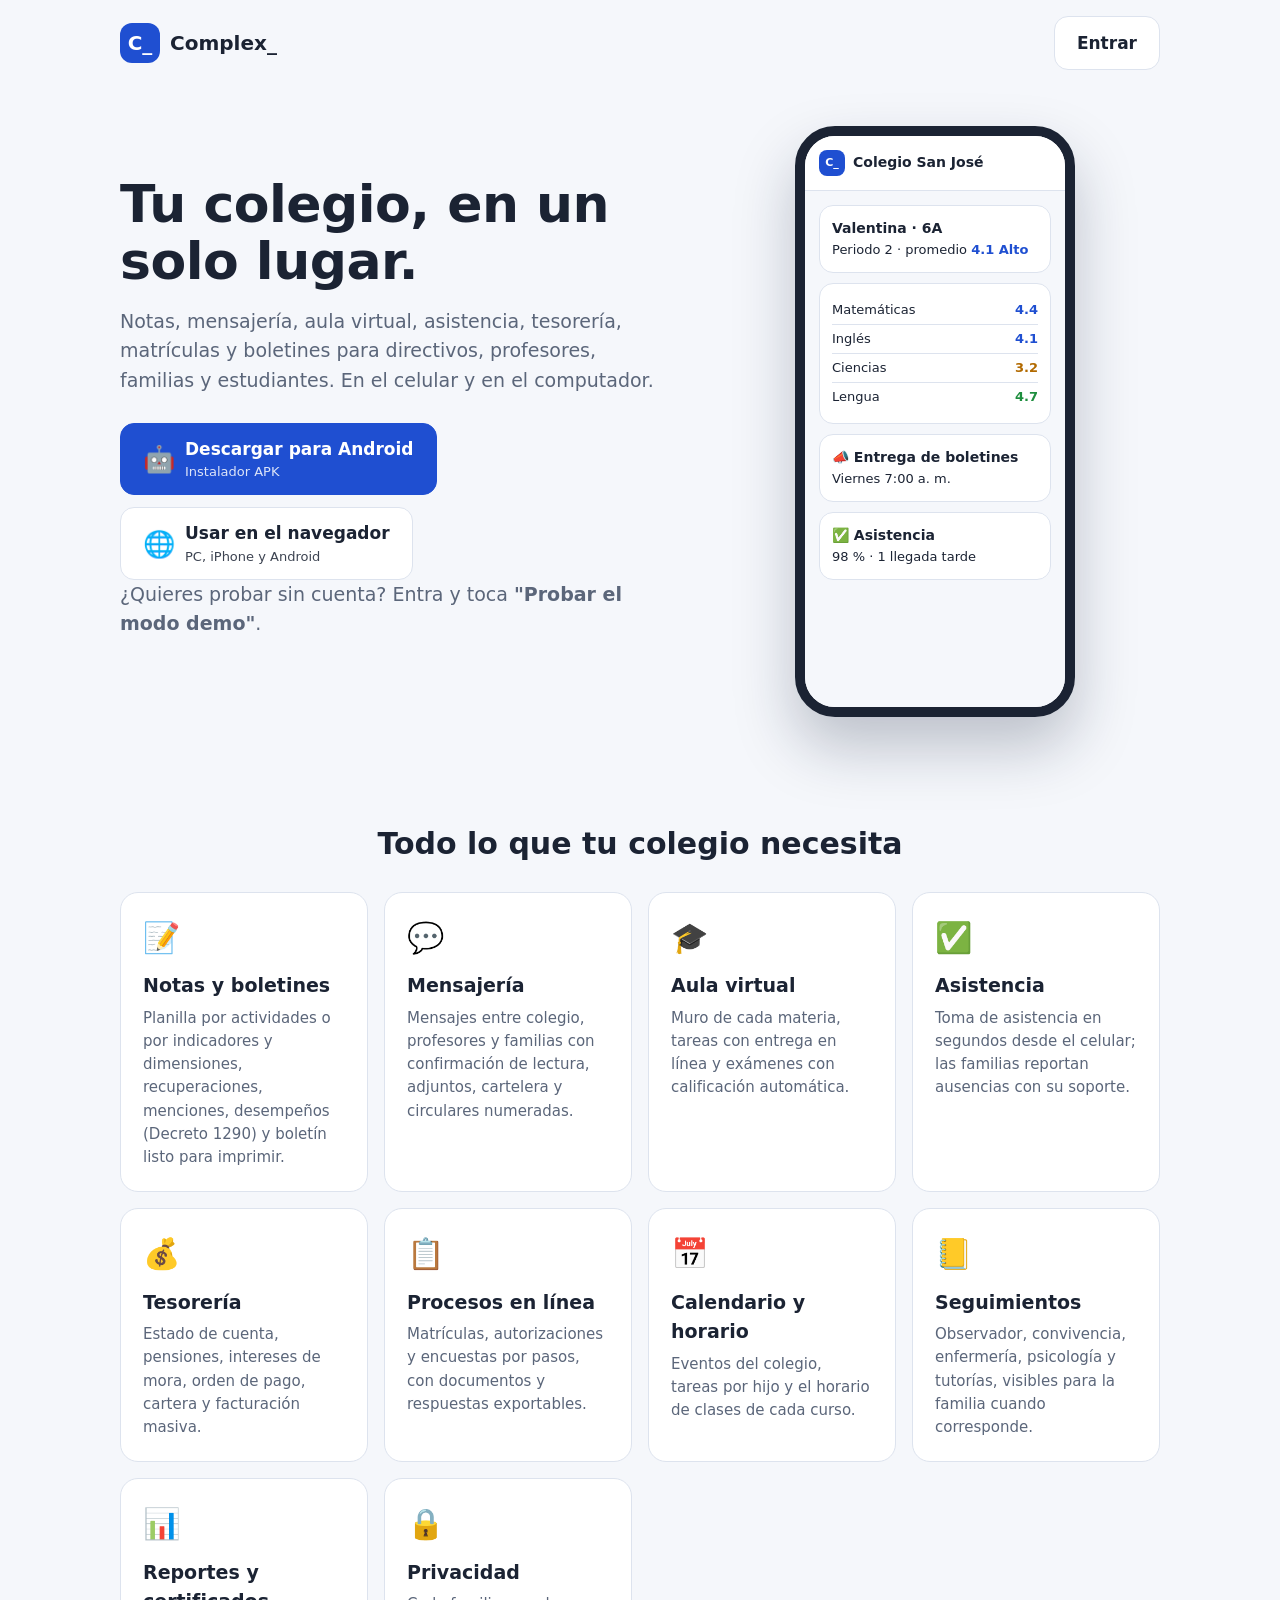
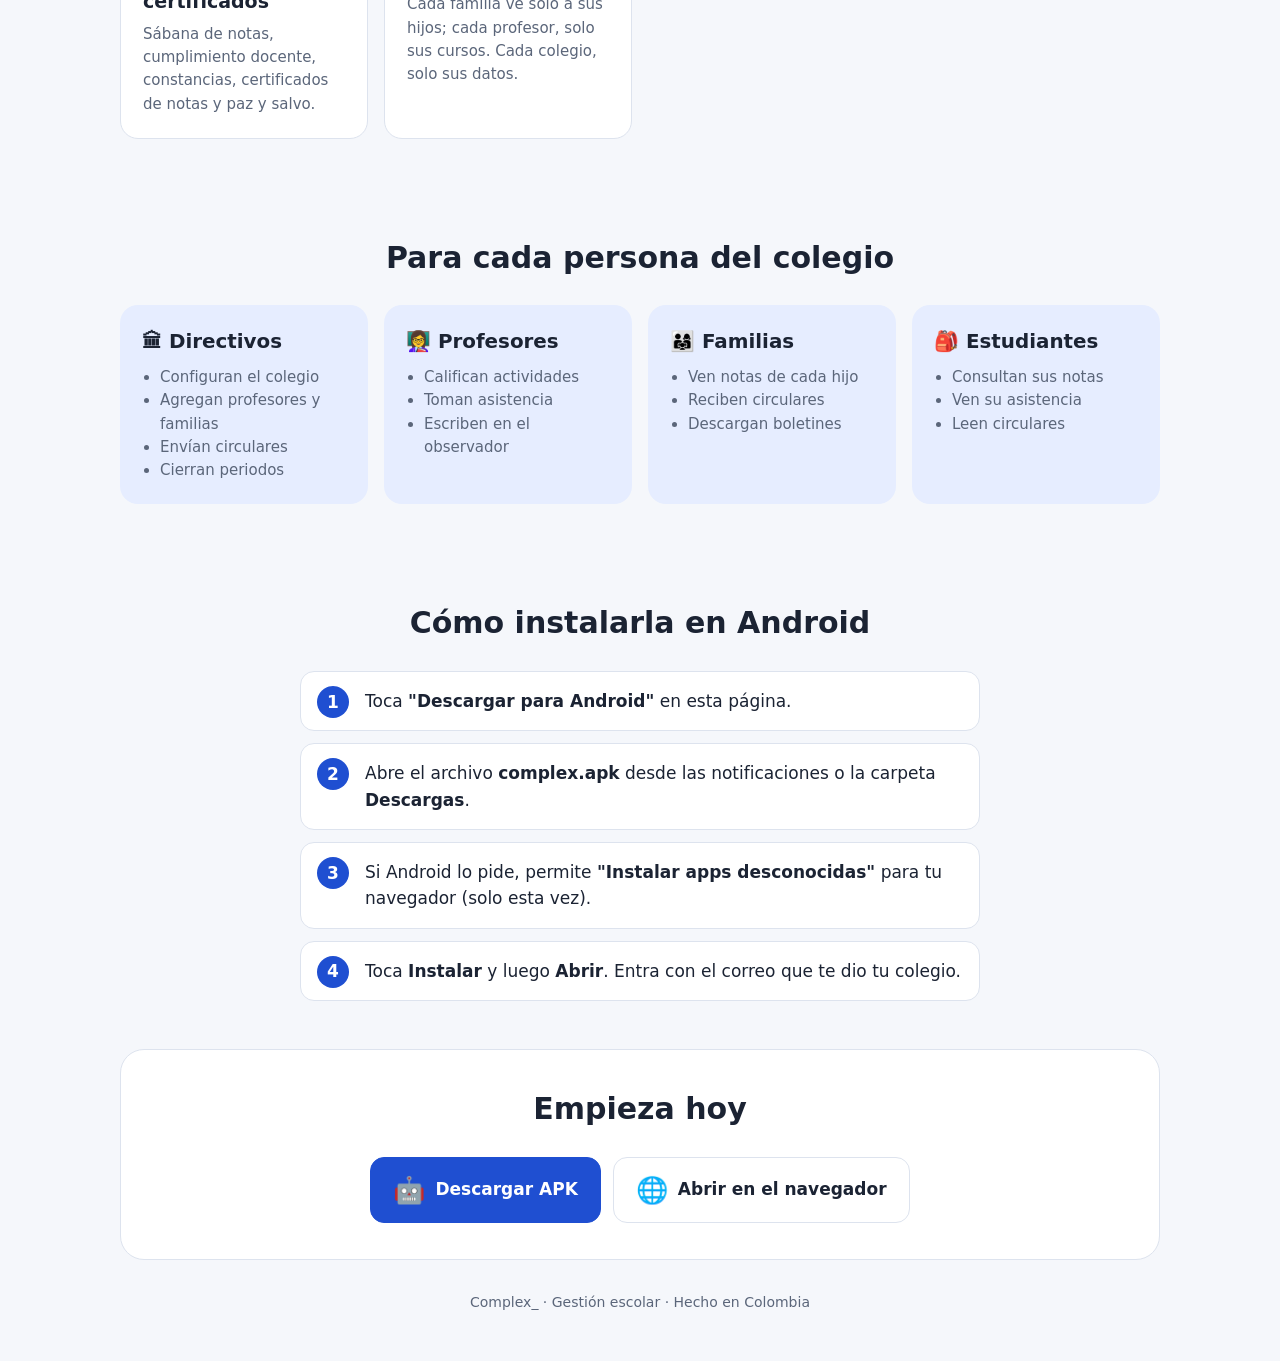
==== sitio/index.html @ 4c3ea697 "Primera publicación de Complex_ (v20261021051656)" ====
<!doctype html>
<html lang="es">
<head>
  <meta charset="utf-8">
  <meta name="viewport" content="width=device-width, initial-scale=1">
  <title>Complex_ · Gestión escolar</title>
  <meta name="description" content="Complex_: notas, asistencia, observador, boletines y circulares de tu colegio, en el celular y en el computador.">
  <meta name="theme-color" content="#1f4fd1">
  <link rel="icon" href="../app/img/icono.svg" type="image/svg+xml">
  <style>
    :root { --fondo:#f5f7fb; --sup:#fff; --borde:#dde3ee; --texto:#1b2333; --texto2:#5b667a; --pri:#1f4fd1; --pri-t:#fff; --suave:#e6edff; --amarillo:#ffc83d; color-scheme: light; }
    @media (prefers-color-scheme: dark) { :root { --fondo:#0f1420; --sup:#171e2c; --borde:#2c3648; --texto:#e7ecf5; --texto2:#9aa6bb; --pri:#6d95ff; --pri-t:#0b1020; --suave:#1d2a4d; color-scheme: dark; } }
    * { box-sizing: border-box; }
    body { margin: 0; background: var(--fondo); color: var(--texto); font: 17px/1.55 system-ui, -apple-system, "Segoe UI", Roboto, Arial, sans-serif; }
    a { color: var(--pri); }
    .envoltura { max-width: 1080px; margin: 0 auto; padding: 0 20px; }
    header.barra { display: flex; align-items: center; justify-content: space-between; padding: 16px 0; }
    .marca { display: flex; align-items: center; gap: 10px; font-weight: 800; font-size: 20px; color: inherit; text-decoration: none; }
    .logo { width: 40px; height: 40px; border-radius: 12px; display: grid; place-items: center; background: #1f4fd1; color: #fff; font-weight: 800; }
    .heroe { display: grid; grid-template-columns: 1.1fr .9fr; gap: 40px; align-items: center; padding: 40px 0 56px; }
    .heroe h1 { font-size: clamp(32px, 5vw, 52px); line-height: 1.1; margin: 0 0 16px; letter-spacing: -.5px; }
    .heroe p { color: var(--texto2); font-size: 19px; margin: 0 0 28px; }
    .botones { display: flex; gap: 12px; flex-wrap: wrap; }
    .btn { display: inline-flex; align-items: center; gap: 10px; min-height: 54px; padding: 12px 22px; border-radius: 14px; font-weight: 700; text-decoration: none; border: 1px solid var(--borde); background: var(--sup); color: var(--texto); cursor: pointer; font-size: 17px; }
    .btn-pri { background: var(--pri); border-color: var(--pri); color: var(--pri-t); }
    .btn small { display: block; font-weight: 500; font-size: 13px; opacity: .85; }
    .btn .ic { font-size: 26px; }
    .nota { font-size: 14px; color: var(--texto2); margin-top: 14px; }
    .telefono { justify-self: center; width: 280px; aspect-ratio: 9/19; border-radius: 40px; background: var(--sup); border: 10px solid #1b2333; box-shadow: 0 30px 60px rgba(20,30,60,.25); overflow: hidden; display: flex; flex-direction: column; }
    .tel-barra { background: var(--sup); border-bottom: 1px solid var(--borde); padding: 14px; display: flex; gap: 8px; align-items: center; font-weight: 700; font-size: 14px; }
    .tel-barra .logo { width: 26px; height: 26px; border-radius: 8px; font-size: 11px; }
    .tel-cuerpo { padding: 14px; display: flex; flex-direction: column; gap: 10px; background: var(--fondo); flex: 1; }
    .tel-tarjeta { background: var(--sup); border: 1px solid var(--borde); border-radius: 14px; padding: 12px; font-size: 13px; }
    .tel-tarjeta b { display: block; font-size: 14px; }
    .tel-nota { display: flex; justify-content: space-between; padding: 4px 0; border-top: 1px solid var(--borde); }
    .tel-nota:first-of-type { border-top: 0; }
    .verde { color: #1e8e3e; font-weight: 700; } .azul { color: #1f4fd1; font-weight: 700; } .naranja { color: #b26a00; font-weight: 700; }
    section { padding: 48px 0; }
    h2 { font-size: 30px; margin: 0 0 24px; text-align: center; }
    .rejilla { display: grid; grid-template-columns: repeat(auto-fit, minmax(230px, 1fr)); gap: 16px; }
    .func { background: var(--sup); border: 1px solid var(--borde); border-radius: 18px; padding: 22px; }
    .func .ic { font-size: 30px; }
    .func h3 { margin: 10px 0 6px; font-size: 19px; }
    .func p { margin: 0; color: var(--texto2); font-size: 15px; }
    .roles { display: grid; grid-template-columns: repeat(auto-fit, minmax(220px, 1fr)); gap: 16px; }
    .rol { border-radius: 18px; padding: 22px; background: var(--suave); }
    .rol h3 { margin: 0 0 8px; }
    .rol ul { margin: 0; padding-left: 18px; color: var(--texto2); font-size: 15px; }
    .pasos { counter-reset: p; display: grid; gap: 12px; max-width: 680px; margin: 0 auto; padding: 0; list-style: none; }
    .pasos li { counter-increment: p; background: var(--sup); border: 1px solid var(--borde); border-radius: 14px; padding: 16px 16px 16px 64px; position: relative; }
    .pasos li::before { content: counter(p); position: absolute; left: 16px; top: 14px; width: 32px; height: 32px; border-radius: 50%; background: var(--pri); color: var(--pri-t); display: grid; place-items: center; font-weight: 800; }
    .descarga { text-align: center; background: var(--sup); border: 1px solid var(--borde); border-radius: 24px; padding: 36px 20px; }
    .descarga .botones { justify-content: center; }
    footer { text-align: center; color: var(--texto2); font-size: 14px; padding: 32px 0 48px; }
    .aviso { display: none; margin: 14px auto 0; max-width: 520px; background: var(--suave); border-radius: 12px; padding: 12px 14px; font-size: 15px; text-align: left; }
    @media (max-width: 820px) { .heroe { grid-template-columns: 1fr; padding-top: 16px; } .telefono { width: 240px; } }
  </style>
</head>
<body>
  <div class="envoltura">
    <header class="barra">
      <a class="marca" href="#"><span class="logo">C_</span> Complex_</a>
      <a class="btn" href="../app/">Entrar</a>
    </header>

    <div class="heroe">
      <div>
        <h1>Tu colegio, en un solo lugar.</h1>
        <p>Notas, mensajería, aula virtual, asistencia, tesorería, matrículas y boletines para directivos, profesores, familias y estudiantes. En el celular y en el computador.</p>
        <div class="botones">
          <a class="btn btn-pri" id="btn-apk" href="descargas/complex.apk" download><span class="ic">🤖</span><span>Descargar para Android<small>Instalador APK</small></span></a>
          <a class="btn" href="../app/"><span class="ic">🌐</span><span>Usar en el navegador<small>PC, iPhone y Android</small></span></a>
        </div>
        <p class="aviso" id="aviso-apk">El instalador para Android estará disponible muy pronto. Mientras tanto, abre Complex_ en el navegador del celular y toca <b>"Instalar"</b> o <b>"Agregar a la pantalla principal"</b>: queda como una app.</p>
        <p class="nota">¿Quieres probar sin cuenta? Entra y toca <b>"Probar el modo demo"</b>.</p>
      </div>
      <div class="telefono" aria-hidden="true">
        <div class="tel-barra"><span class="logo">C_</span> Colegio San José</div>
        <div class="tel-cuerpo">
          <div class="tel-tarjeta"><b>Valentina · 6A</b>Periodo 2 · promedio <span class="azul">4.1 Alto</span></div>
          <div class="tel-tarjeta">
            <div class="tel-nota"><span>Matemáticas</span><span class="azul">4.4</span></div>
            <div class="tel-nota"><span>Inglés</span><span class="azul">4.1</span></div>
            <div class="tel-nota"><span>Ciencias</span><span class="naranja">3.2</span></div>
            <div class="tel-nota"><span>Lengua</span><span class="verde">4.7</span></div>
          </div>
          <div class="tel-tarjeta"><b>📣 Entrega de boletines</b>Viernes 7:00 a. m.</div>
          <div class="tel-tarjeta"><b>✅ Asistencia</b>98 % · 1 llegada tarde</div>
        </div>
      </div>
    </div>
  </div>

  <section>
    <div class="envoltura">
      <h2>Todo lo que tu colegio necesita</h2>
      <div class="rejilla">
        <div class="func"><div class="ic">📝</div><h3>Notas y boletines</h3><p>Planilla por actividades o por indicadores y dimensiones, recuperaciones, menciones, desempeños (Decreto 1290) y boletín listo para imprimir.</p></div>
        <div class="func"><div class="ic">💬</div><h3>Mensajería</h3><p>Mensajes entre colegio, profesores y familias con confirmación de lectura, adjuntos, cartelera y circulares numeradas.</p></div>
        <div class="func"><div class="ic">🎓</div><h3>Aula virtual</h3><p>Muro de cada materia, tareas con entrega en línea y exámenes con calificación automática.</p></div>
        <div class="func"><div class="ic">✅</div><h3>Asistencia</h3><p>Toma de asistencia en segundos desde el celular; las familias reportan ausencias con su soporte.</p></div>
        <div class="func"><div class="ic">💰</div><h3>Tesorería</h3><p>Estado de cuenta, pensiones, intereses de mora, orden de pago, cartera y facturación masiva.</p></div>
        <div class="func"><div class="ic">📋</div><h3>Procesos en línea</h3><p>Matrículas, autorizaciones y encuestas por pasos, con documentos y respuestas exportables.</p></div>
        <div class="func"><div class="ic">📅</div><h3>Calendario y horario</h3><p>Eventos del colegio, tareas por hijo y el horario de clases de cada curso.</p></div>
        <div class="func"><div class="ic">📒</div><h3>Seguimientos</h3><p>Observador, convivencia, enfermería, psicología y tutorías, visibles para la familia cuando corresponde.</p></div>
        <div class="func"><div class="ic">📊</div><h3>Reportes y certificados</h3><p>Sábana de notas, cumplimiento docente, constancias, certificados de notas y paz y salvo.</p></div>
        <div class="func"><div class="ic">🔒</div><h3>Privacidad</h3><p>Cada familia ve solo a sus hijos; cada profesor, solo sus cursos. Cada colegio, solo sus datos.</p></div>
      </div>
    </div>
  </section>

  <section>
    <div class="envoltura">
      <h2>Para cada persona del colegio</h2>
      <div class="roles">
        <div class="rol"><h3>🏛 Directivos</h3><ul><li>Configuran el colegio</li><li>Agregan profesores y familias</li><li>Envían circulares</li><li>Cierran periodos</li></ul></div>
        <div class="rol"><h3>👩‍🏫 Profesores</h3><ul><li>Califican actividades</li><li>Toman asistencia</li><li>Escriben en el observador</li></ul></div>
        <div class="rol"><h3>👨‍👩‍👧 Familias</h3><ul><li>Ven notas de cada hijo</li><li>Reciben circulares</li><li>Descargan boletines</li></ul></div>
        <div class="rol"><h3>🎒 Estudiantes</h3><ul><li>Consultan sus notas</li><li>Ven su asistencia</li><li>Leen circulares</li></ul></div>
      </div>
    </div>
  </section>

  <section>
    <div class="envoltura">
      <h2>Cómo instalarla en Android</h2>
      <ol class="pasos">
        <li>Toca <b>"Descargar para Android"</b> en esta página.</li>
        <li>Abre el archivo <b>complex.apk</b> desde las notificaciones o la carpeta <b>Descargas</b>.</li>
        <li>Si Android lo pide, permite <b>"Instalar apps desconocidas"</b> para tu navegador (solo esta vez).</li>
        <li>Toca <b>Instalar</b> y luego <b>Abrir</b>. Entra con el correo que te dio tu colegio.</li>
      </ol>
    </div>
  </section>

  <div class="envoltura">
    <div class="descarga">
      <h2>Empieza hoy</h2>
      <div class="botones">
        <a class="btn btn-pri" href="descargas/complex.apk" download data-apk><span class="ic">🤖</span><span>Descargar APK</span></a>
        <a class="btn" href="../app/"><span class="ic">🌐</span><span>Abrir en el navegador</span></a>
      </div>
    </div>
  </div>

  <footer>Complex_ · Gestión escolar · Hecho en Colombia</footer>

  <script>
    // Si todavía no hay APK publicado, mostramos cómo instalarla desde el navegador.
    fetch('descargas/complex.apk', { method: 'HEAD' }).then((r) => {
      if (r.ok) return;
      document.querySelectorAll('#btn-apk, [data-apk]').forEach((a) => a.addEventListener('click', (e) => {
        e.preventDefault();
        const av = document.getElementById('aviso-apk');
        av.style.display = 'block';
        av.scrollIntoView({ behavior: 'smooth', block: 'center' });
      }));
    }).catch(() => {});
  </script>
</body>
</html>
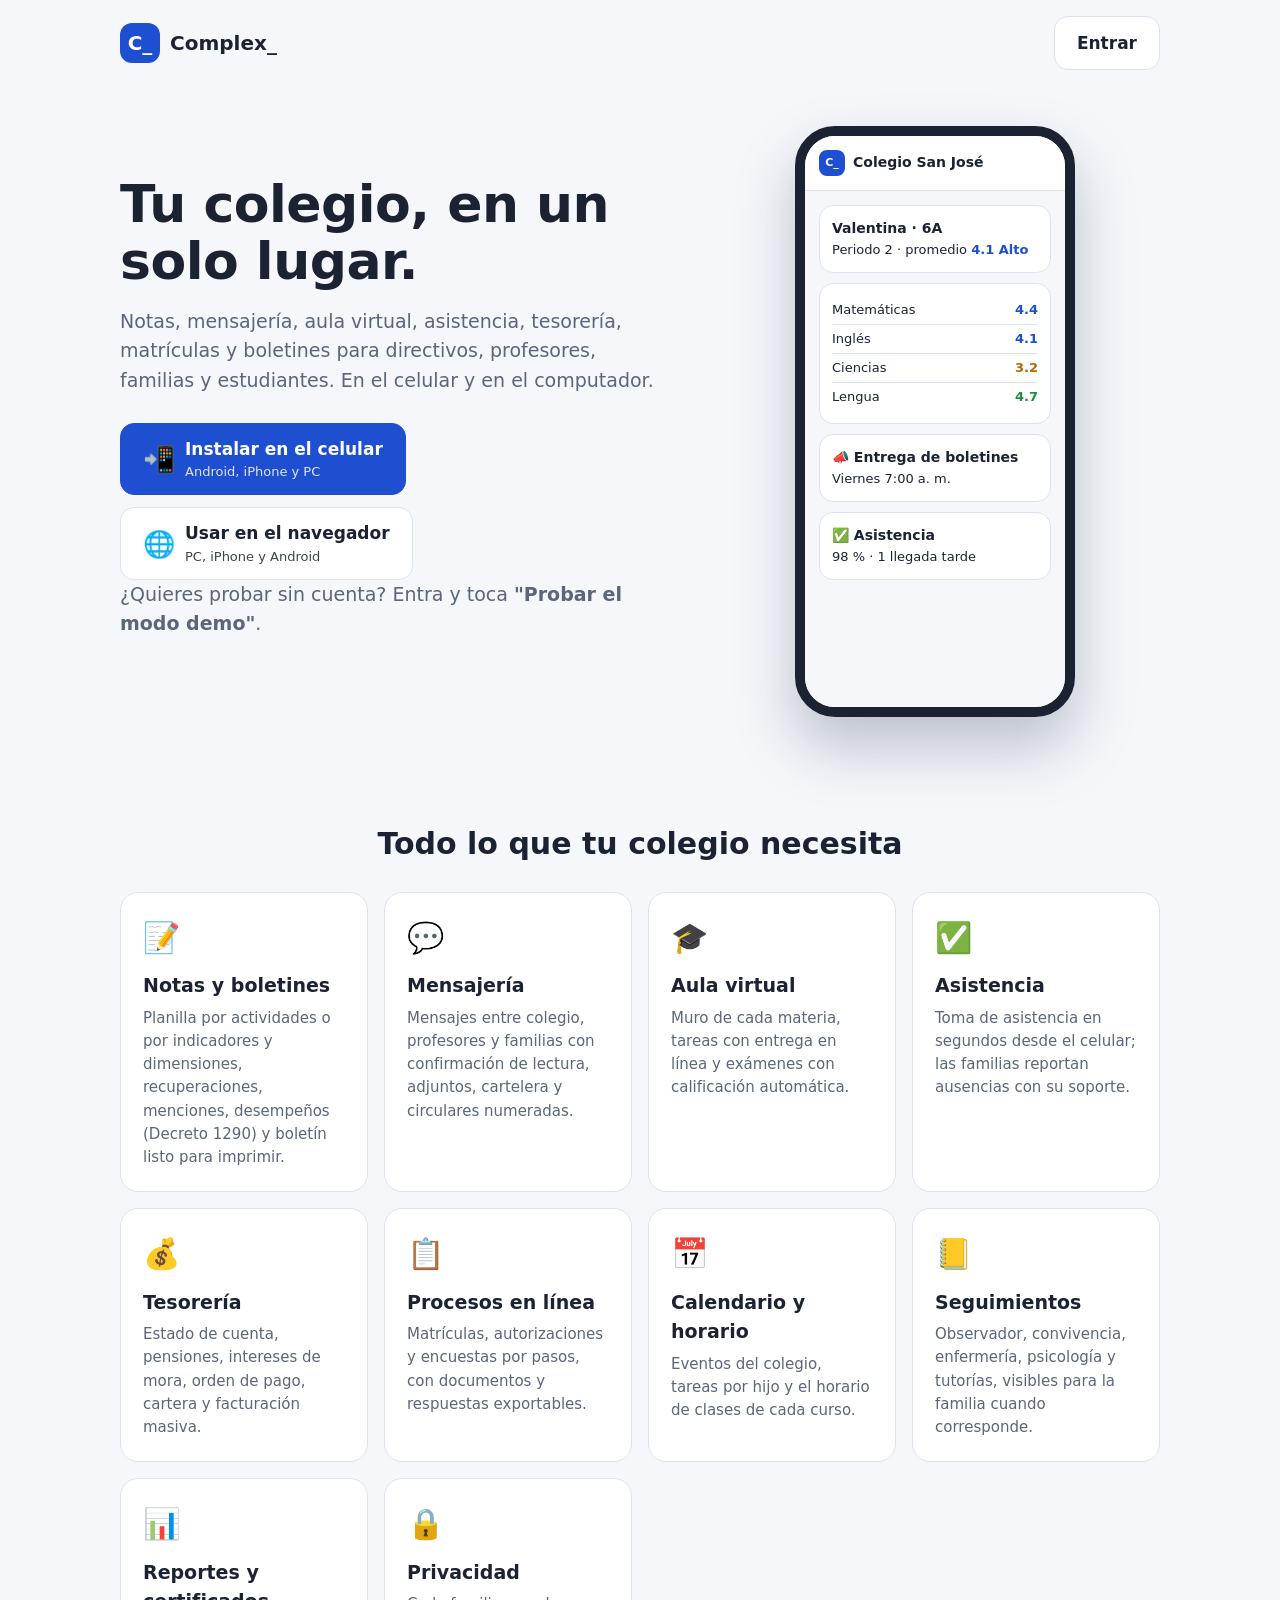
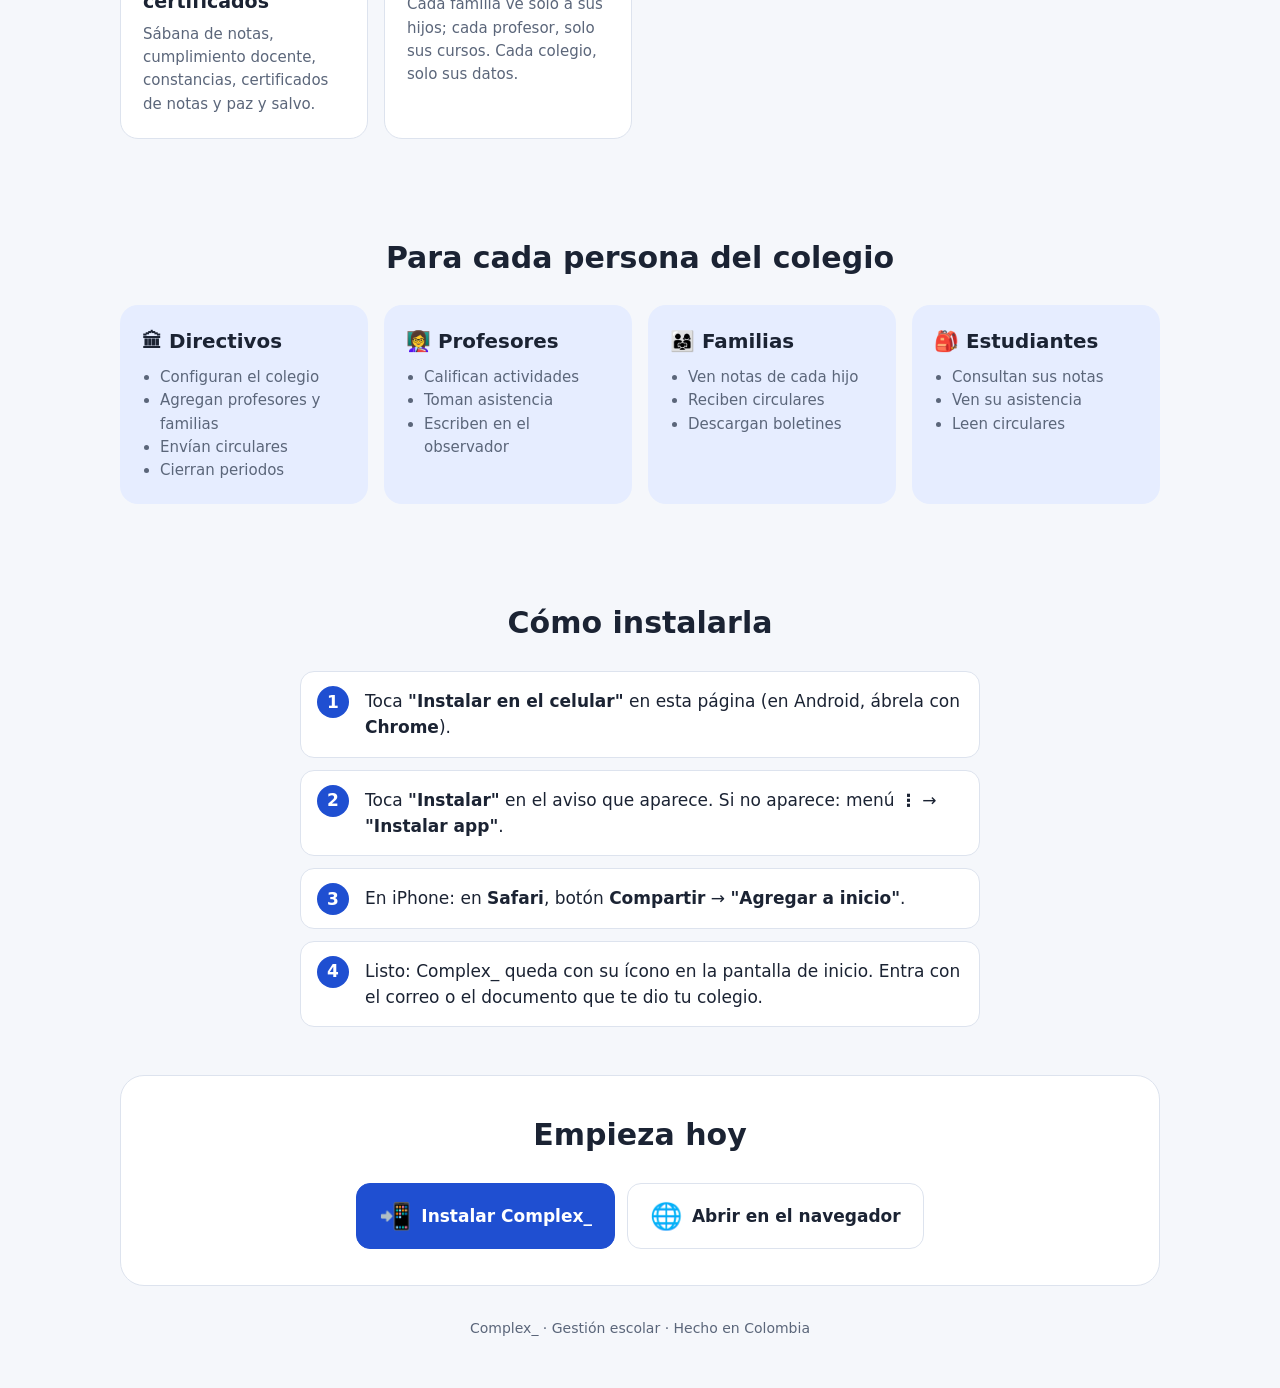
==== commit bfb70ebe: "Instalar como Relax y arreglo del carnet (v20261021061655)" ====
--- a/sitio/index.html
+++ b/sitio/index.html
@@ -68,10 +68,9 @@
         <h1>Tu colegio, en un solo lugar.</h1>
         <p>Notas, mensajería, aula virtual, asistencia, tesorería, matrículas y boletines para directivos, profesores, familias y estudiantes. En el celular y en el computador.</p>
         <div class="botones">
-          <a class="btn btn-pri" id="btn-apk" href="descargas/complex.apk" download><span class="ic">🤖</span><span>Descargar para Android<small>Instalador APK</small></span></a>
+          <a class="btn btn-pri" href="../app/?instalar"><span class="ic">📲</span><span>Instalar en el celular<small>Android, iPhone y PC</small></span></a>
           <a class="btn" href="../app/"><span class="ic">🌐</span><span>Usar en el navegador<small>PC, iPhone y Android</small></span></a>
         </div>
-        <p class="aviso" id="aviso-apk">El instalador para Android estará disponible muy pronto. Mientras tanto, abre Complex_ en el navegador del celular y toca <b>"Instalar"</b> o <b>"Agregar a la pantalla principal"</b>: queda como una app.</p>
         <p class="nota">¿Quieres probar sin cuenta? Entra y toca <b>"Probar el modo demo"</b>.</p>
       </div>
       <div class="telefono" aria-hidden="true">
@@ -123,12 +122,12 @@
 
   <section>
     <div class="envoltura">
-      <h2>Cómo instalarla en Android</h2>
+      <h2>Cómo instalarla</h2>
       <ol class="pasos">
-        <li>Toca <b>"Descargar para Android"</b> en esta página.</li>
-        <li>Abre el archivo <b>complex.apk</b> desde las notificaciones o la carpeta <b>Descargas</b>.</li>
-        <li>Si Android lo pide, permite <b>"Instalar apps desconocidas"</b> para tu navegador (solo esta vez).</li>
-        <li>Toca <b>Instalar</b> y luego <b>Abrir</b>. Entra con el correo que te dio tu colegio.</li>
+        <li>Toca <b>"Instalar en el celular"</b> en esta página (en Android, ábrela con <b>Chrome</b>).</li>
+        <li>Toca <b>"Instalar"</b> en el aviso que aparece. Si no aparece: menú <b>⋮</b> → <b>"Instalar app"</b>.</li>
+        <li>En iPhone: en <b>Safari</b>, botón <b>Compartir</b> → <b>"Agregar a inicio"</b>.</li>
+        <li>Listo: Complex_ queda con su ícono en la pantalla de inicio. Entra con el correo o el documento que te dio tu colegio.</li>
       </ol>
     </div>
   </section>
@@ -137,7 +136,7 @@
     <div class="descarga">
       <h2>Empieza hoy</h2>
       <div class="botones">
-        <a class="btn btn-pri" href="descargas/complex.apk" download data-apk><span class="ic">🤖</span><span>Descargar APK</span></a>
+        <a class="btn btn-pri" href="../app/?instalar"><span class="ic">📲</span><span>Instalar Complex_</span></a>
         <a class="btn" href="../app/"><span class="ic">🌐</span><span>Abrir en el navegador</span></a>
       </div>
     </div>
@@ -145,17 +144,5 @@
 
   <footer>Complex_ · Gestión escolar · Hecho en Colombia</footer>
 
-  <script>
-    // Si todavía no hay APK publicado, mostramos cómo instalarla desde el navegador.
-    fetch('descargas/complex.apk', { method: 'HEAD' }).then((r) => {
-      if (r.ok) return;
-      document.querySelectorAll('#btn-apk, [data-apk]').forEach((a) => a.addEventListener('click', (e) => {
-        e.preventDefault();
-        const av = document.getElementById('aviso-apk');
-        av.style.display = 'block';
-        av.scrollIntoView({ behavior: 'smooth', block: 'center' });
-      }));
-    }).catch(() => {});
-  </script>
 </body>
 </html>
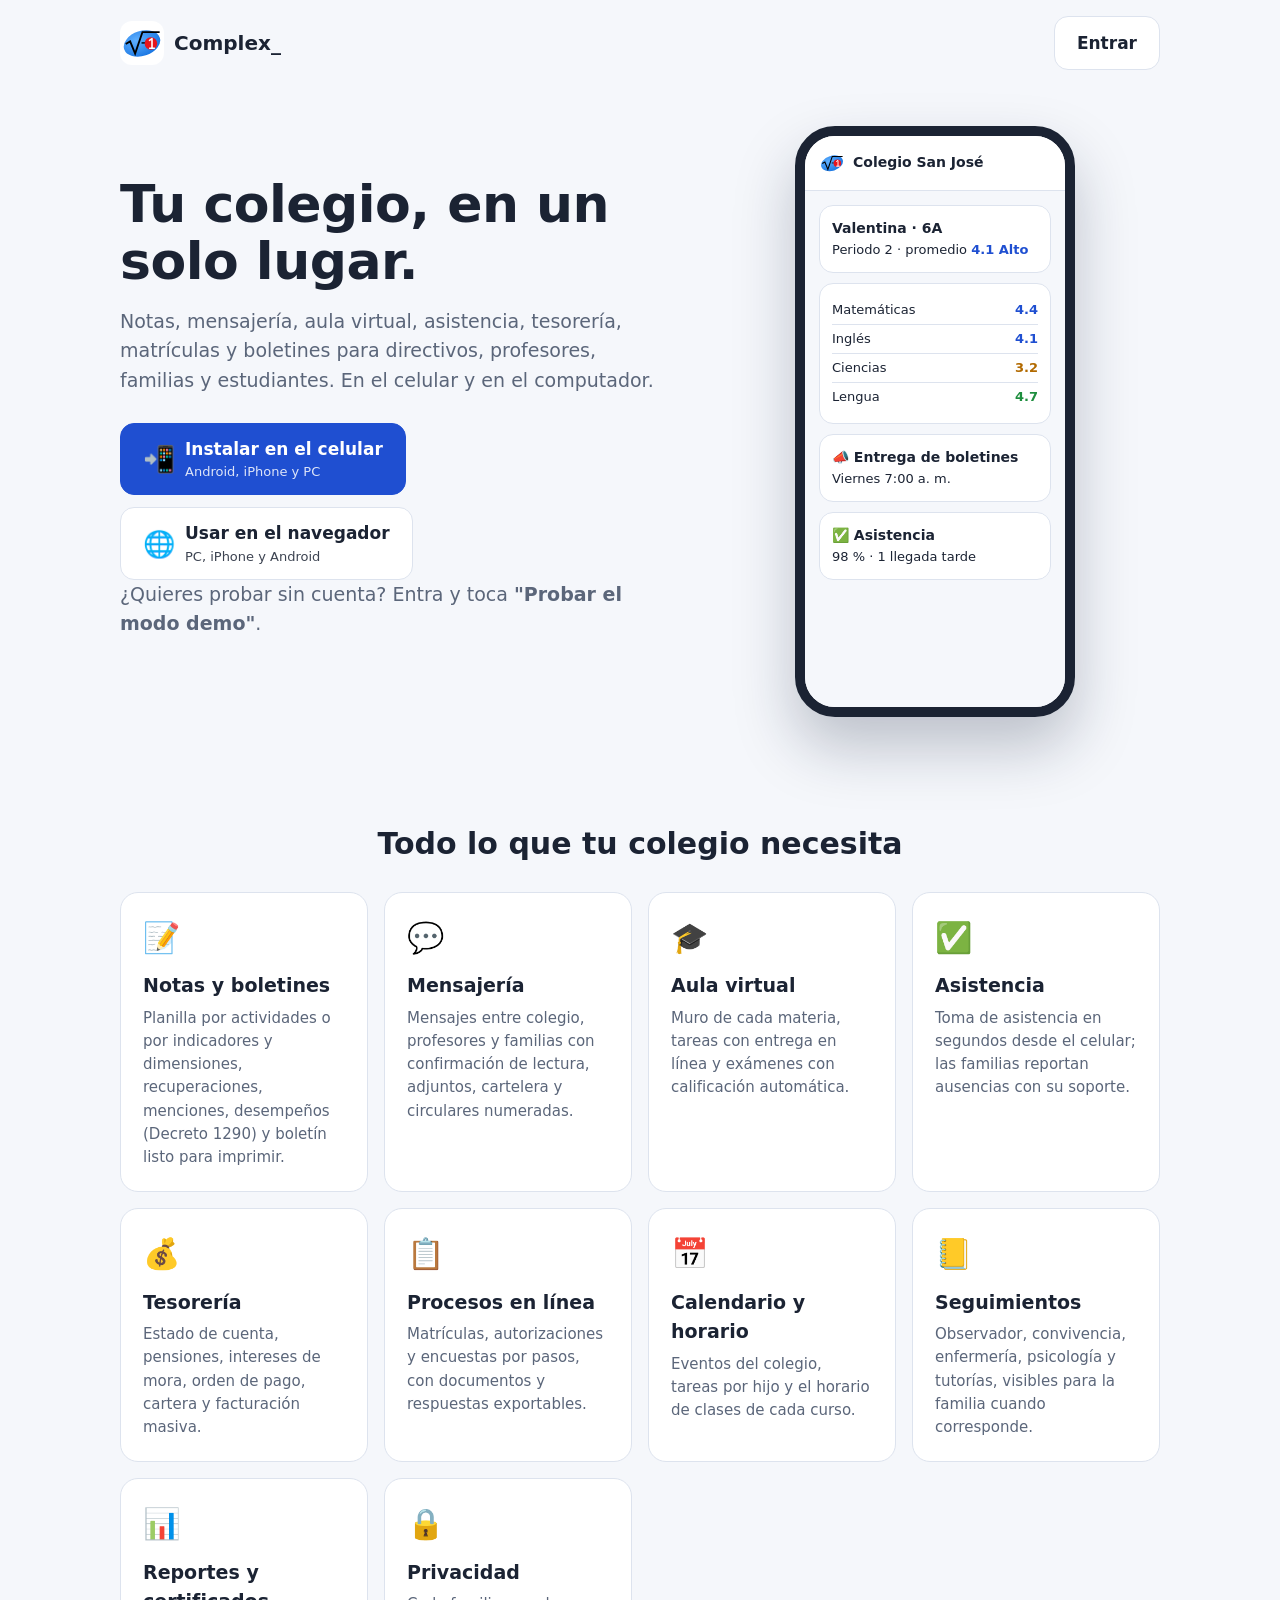
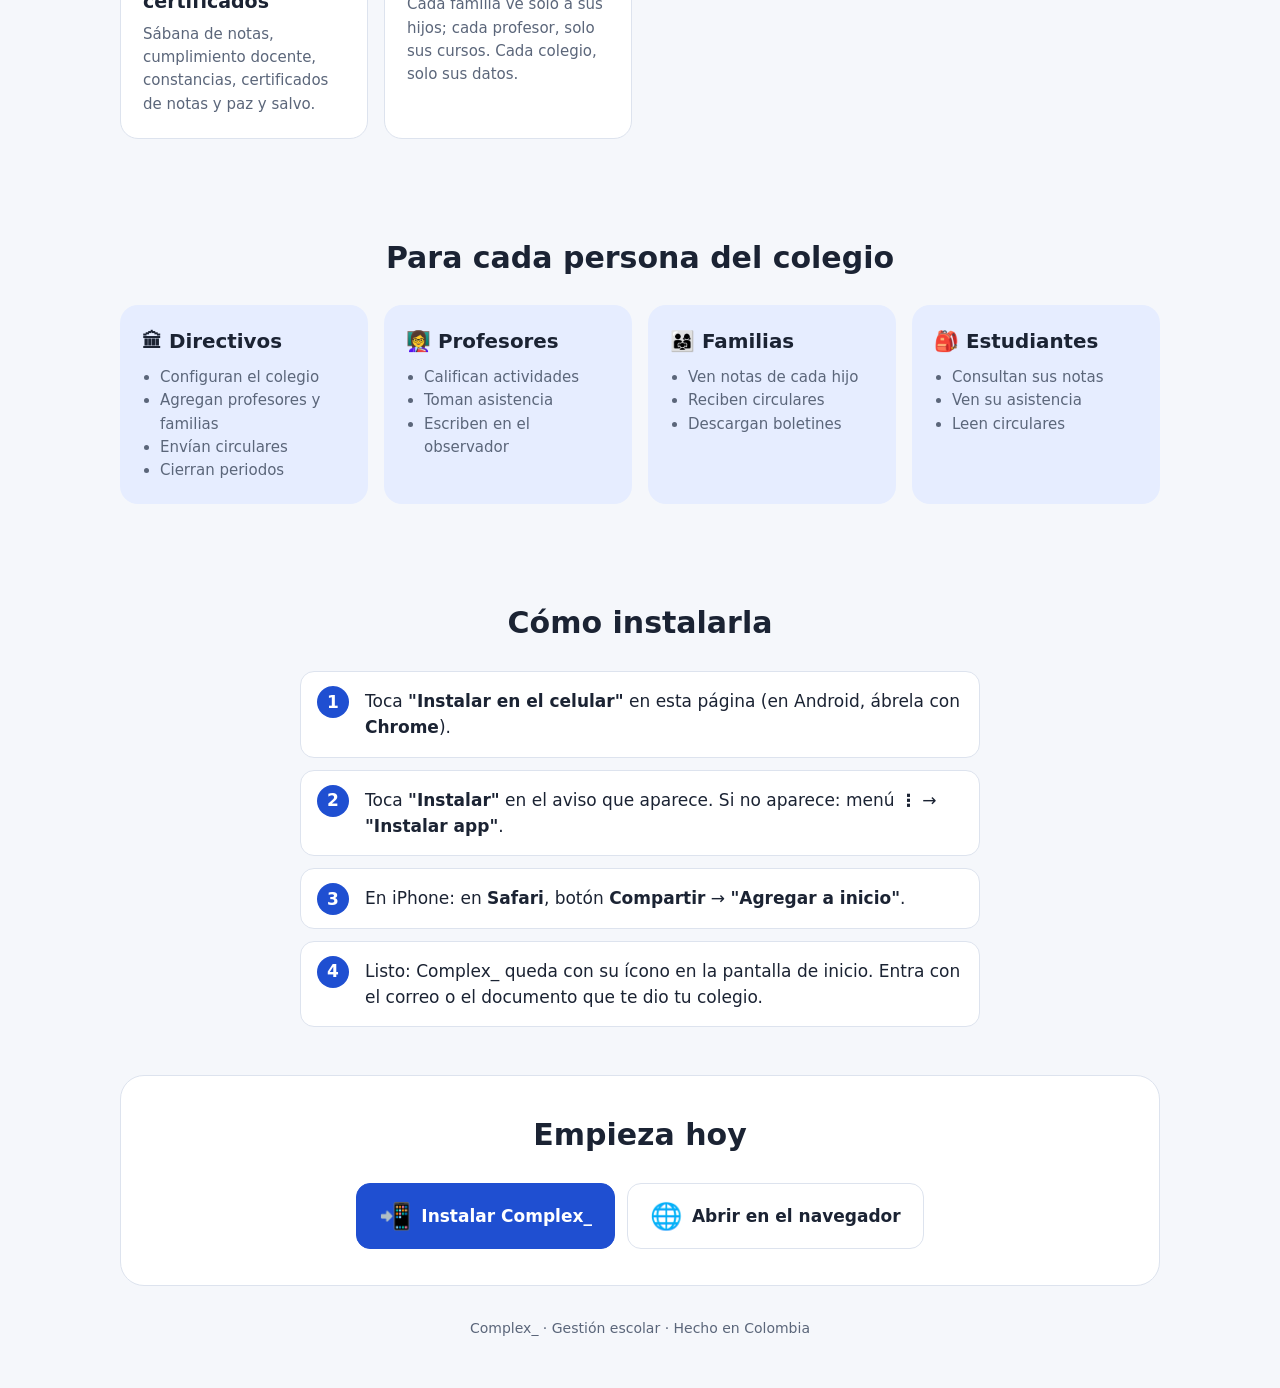
==== commit 88e65403: "Logo nuevo de Complex_ (v20261021082644)" ====
--- a/sitio/index.html
+++ b/sitio/index.html
@@ -28,6 +28,8 @@
     .nota { font-size: 14px; color: var(--texto2); margin-top: 14px; }
     .telefono { justify-self: center; width: 280px; aspect-ratio: 9/19; border-radius: 40px; background: var(--sup); border: 10px solid #1b2333; box-shadow: 0 30px 60px rgba(20,30,60,.25); overflow: hidden; display: flex; flex-direction: column; }
     .tel-barra { background: var(--sup); border-bottom: 1px solid var(--borde); padding: 14px; display: flex; gap: 8px; align-items: center; font-weight: 700; font-size: 14px; }
+    .logo-sim { width: 44px; height: 44px; object-fit: contain; background: #fff; border-radius: 12px; padding: 2px; }
+    .logo-sim.chico { width: 26px; height: 26px; border-radius: 8px; padding: 1px; }
     .tel-barra .logo { width: 26px; height: 26px; border-radius: 8px; font-size: 11px; }
     .tel-cuerpo { padding: 14px; display: flex; flex-direction: column; gap: 10px; background: var(--fondo); flex: 1; }
     .tel-tarjeta { background: var(--sup); border: 1px solid var(--borde); border-radius: 14px; padding: 12px; font-size: 13px; }
@@ -59,7 +61,7 @@
 <body>
   <div class="envoltura">
     <header class="barra">
-      <a class="marca" href="#"><span class="logo">C_</span> Complex_</a>
+      <a class="marca" href="#"><img class="logo-sim" src="../app/img/simbolo.svg" alt=""> Complex_</a>
       <a class="btn" href="../app/">Entrar</a>
     </header>
 
@@ -74,7 +76,7 @@
         <p class="nota">¿Quieres probar sin cuenta? Entra y toca <b>"Probar el modo demo"</b>.</p>
       </div>
       <div class="telefono" aria-hidden="true">
-        <div class="tel-barra"><span class="logo">C_</span> Colegio San José</div>
+        <div class="tel-barra"><img class="logo-sim chico" src="../app/img/simbolo.svg" alt=""> Colegio San José</div>
         <div class="tel-cuerpo">
           <div class="tel-tarjeta"><b>Valentina · 6A</b>Periodo 2 · promedio <span class="azul">4.1 Alto</span></div>
           <div class="tel-tarjeta">
